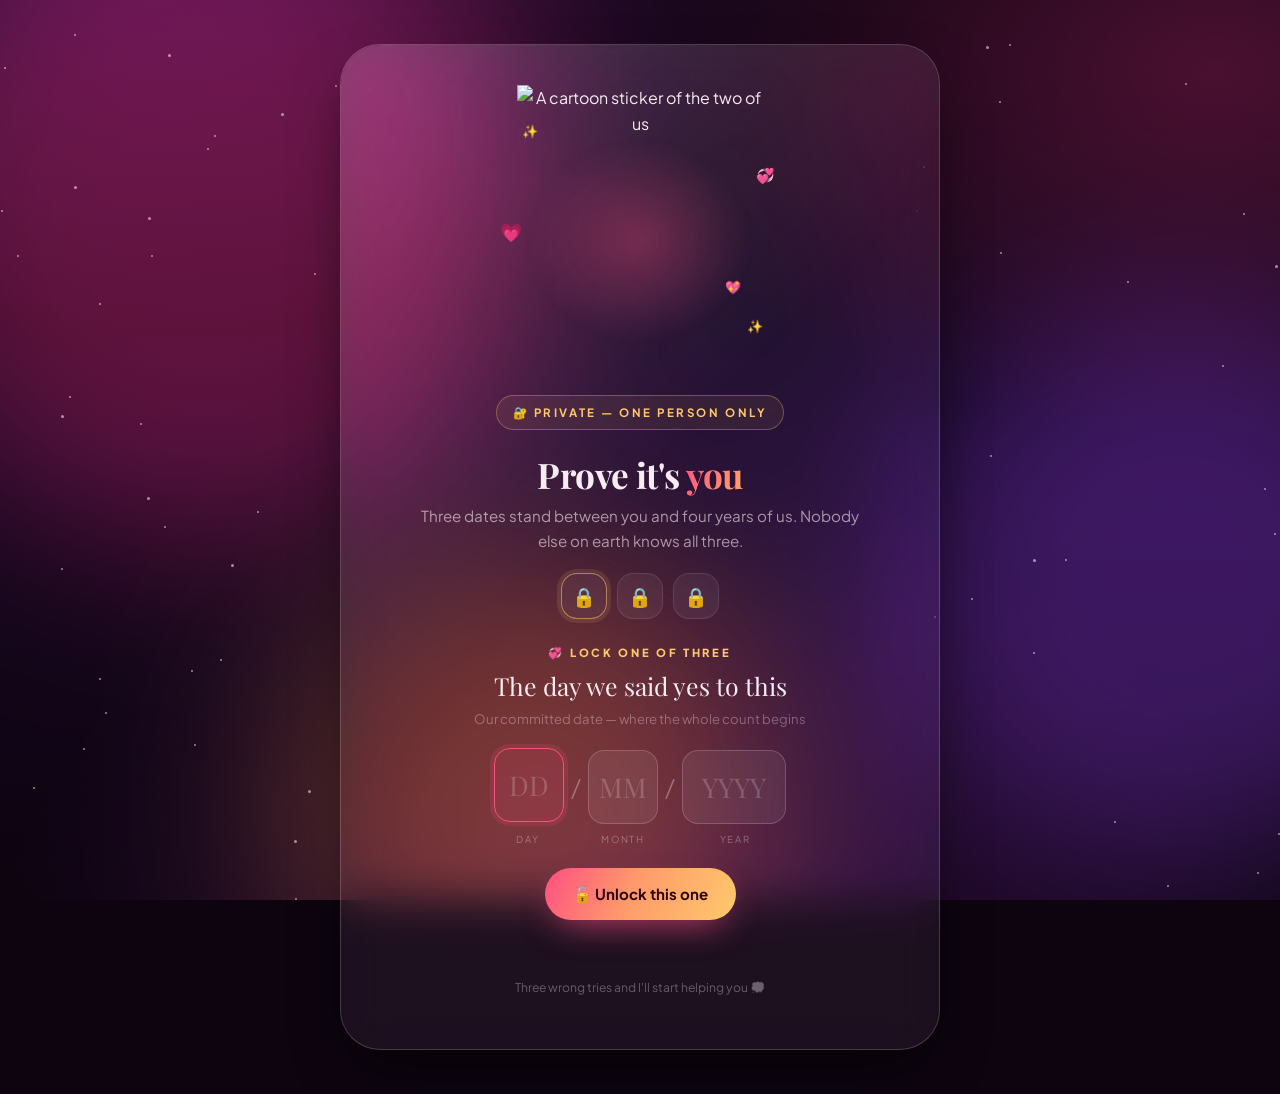
==== login.html @ 40b78de5 "The site: pages, styles, scripts and the build tools Pushed in pieces — see tools/push-in-batches.sh" ====
<!DOCTYPE html>
<html lang="en">
<head>
<meta charset="utf-8">
<meta name="viewport" content="width=device-width, initial-scale=1">
<title>Only you — Thanu &amp; Thamil</title>
<meta name="description" content="Three dates stand between you and the rest of it.">
<link rel="icon" href="data:image/svg+xml,<svg xmlns='http://www.w3.org/2000/svg' viewBox='0 0 100 100'><text y='.9em' font-size='90'>🔐</text></svg>">
<link rel="preconnect" href="https://fonts.googleapis.com">
<link rel="preconnect" href="https://fonts.gstatic.com" crossorigin>
<link href="https://fonts.googleapis.com/css2?family=Playfair+Display:ital,wght@0,500;0,700;0,900;1,600&family=Plus+Jakarta+Sans:wght@400;600;700;800&family=Caveat:wght@500;700&display=swap" rel="stylesheet">
<link rel="stylesheet" href="assets/css/style.css">
<link rel="stylesheet" href="assets/css/components.css">
<link rel="stylesheet" href="assets/css/login.css">
</head>
<body class="login-body" data-bare="1">

<div class="login-card" id="card">

  <!-- ===================== THE TWO OF US ===================== -->
  <div class="couple">
    <img src="assets/photos/couple.png" alt="A cartoon sticker of the two of us">
    <span class="c-h h1">💗</span>
    <span class="c-h h2">💞</span>
    <span class="c-h h3">💖</span>
    <span class="c-s s1">✨</span>
    <span class="c-s s2">✨</span>
  </div>

  <!-- ===================== THE GATE ===================== -->
  <span class="eyebrow">🔐 Private — one person only</span>
  <h1>Prove it's <span class="gradient-text">you</span></h1>
  <p class="sub" id="sub">Three dates stand between you and four years of us. Nobody else on earth knows all three.</p>

  <div class="locks" id="locks">
    <div class="lock" data-i="0">🔒</div>
    <div class="lock" data-i="1">🔒</div>
    <div class="lock" data-i="2">🔒</div>
  </div>

  <div id="stageHost"></div>

  <p class="login-foot">Three wrong tries and I'll start helping you 💭</p>
</div>

<!-- ===================== SUCCESS ===================== -->
<div class="unlocked-screen" id="won">
  <div class="unlocked-in">
    <div class="u-emo">💞</div>
    <h2>All three. <span class="gradient-text">Of course.</span></h2>
    <p id="wonMsg">Come in, Thamil. All of it is yours.</p>
    <button class="btn" id="enterBtn" style="margin-top:16px">Open the door →</button>
  </div>
</div>

<script src="assets/js/data.js"></script>
<script src="assets/js/app.js"></script>
<script>
var GATE = [
  { no:'Lock one of three', emo:'💞',
    ask:'The day we said yes to this',
    note:'Our committed date — where the whole count begins',
    a:'16/11/2022',
    hints:['Not that one 🙈 try again',
           'It was November 2022 💭',
           'Every number on this site counts from it — the 16th 💞'] },

  { no:'Lock two of three', emo:'🤝',
    ask:'The day we first met',
    note:'The very first time, face to face',
    a:'21/11/2022',
    hints:['Close, but not it 🙈',
           'Also November 2022 💭',
           'Five days after lock one 😉'] },

  { no:'Lock three of three', emo:'💑',
    ask:'Our first meetup as a couple',
    note:'The first proper day out, just the two of us',
    a:'11/12/2022',
    hints:['Try once more 🙈',
           'December 2022 💭',
           'The whole free day — the 11th 💕'] }
];

function initPage(){
  var host   = document.getElementById('stageHost');
  var locks  = Array.prototype.slice.call(document.querySelectorAll('.lock'));
  var card   = document.getElementById('card');
  var won    = document.getElementById('won');
  var step   = 0, wrong = 0;

  document.getElementById('wonMsg').textContent =
    'Come in, ' + CONFIG.her + '. All of it is yours.';

  /* already unlocked this session? skip straight to the door */
  var already = false;
  try { already = sessionStorage.getItem('tt_unlocked') === 'yes'; } catch(e){}
  if (already){
    card.style.display = 'none';
    won.classList.add('on');
    document.getElementById('wonMsg').textContent = 'The door is already open for you 💞';
    document.getElementById('enterBtn').addEventListener('click', go);
    return;
  }

  function go(){ location.href = 'index.html'; }

  function pad(v){ return v.length === 1 ? '0' + v : v; }

  function drawStage(){
    var q = GATE[step];
    wrong = 0;
    locks.forEach(function(l, i){ l.classList.toggle('now', i === step); });

    host.innerHTML =
      '<div class="stage" id="stage">' +
        '<span class="q-no">' + q.emo + ' ' + q.no + '</span>' +
        '<p class="q-ask">' + q.ask + '</p>' +
        '<p class="q-note">' + q.note + '</p>' +
        '<div class="date-row" id="row">' +
          '<input class="dbox" id="dd" inputmode="numeric" data-len="2" placeholder="DD" aria-label="Day">' +
          '<span class="sep">/</span>' +
          '<input class="dbox" id="mm" inputmode="numeric" data-len="2" placeholder="MM" aria-label="Month">' +
          '<span class="sep">/</span>' +
          '<input class="dbox yr" id="yy" inputmode="numeric" data-len="4" placeholder="YYYY" aria-label="Year">' +
        '</div>' +
        '<div class="date-labels">' +
          '<span class="l-d">Day</span><span class="l-gap"></span>' +
          '<span class="l-m">Month</span><span class="l-gap"></span>' +
          '<span class="l-y">Year</span>' +
        '</div>' +
        '<button class="btn no-burst" id="goBtn">🔓 Unlock this one</button>' +
        '<p class="hintline" id="hint"></p>' +
      '</div>';

    var boxes = [document.getElementById('dd'),
                 document.getElementById('mm'),
                 document.getElementById('yy')];

    function cap(b){ return parseInt(b.dataset.len, 10); }

    /* Spill anything typed (or pasted) past a box's length into the next box,
       so "16112022" typed quickly — or "16/11/2022" pasted — fills all three. */
    function distribute(i, digits){
      if (i >= boxes.length){ return; }
      var b = boxes[i], n = cap(b);
      b.value = digits.slice(0, n);
      b.classList.toggle('filled', b.value.length === n);
      var rest = digits.slice(n);
      if (rest.length && boxes[i + 1]){
        boxes[i + 1].focus();
        distribute(i + 1, rest);
      } else if (b.value.length === n && boxes[i + 1] && !boxes[i + 1].value){
        boxes[i + 1].focus();
      }
    }

    boxes.forEach(function(b, i){
      b.addEventListener('input', function(){
        distribute(i, b.value.replace(/\D/g, ''));
      });
      b.addEventListener('keydown', function(e){
        if (e.key === 'Enter'){ e.preventDefault(); check(); }
        if (e.key === 'Backspace' && !b.value && boxes[i - 1]){
          boxes[i - 1].focus();
        }
      });
      b.addEventListener('focus', function(){ b.select(); });
    });

    document.getElementById('goBtn').addEventListener('click', check);
    setTimeout(function(){ boxes[0].focus(); }, 420);

    function check(){
      var d = boxes[0].value, m = boxes[1].value, y = boxes[2].value;
      var hint = document.getElementById('hint');

      if (!d || !m || y.length !== 4){
        hint.className = 'hintline bad';
        hint.textContent = 'Fill in the whole date first 💭';
        return;
      }

      /* all three already answered — nothing left to check */
      if (step >= GATE.length) return;

      var given = pad(d) + '/' + pad(m) + '/' + y;

      if (given === GATE[step].a){
        hint.className = 'hintline good';
        hint.textContent = 'That is the one 💞';
        locks[step].classList.remove('now');
        locks[step].classList.add('done');
        locks[step].textContent = GATE[step].emo;
        A.confetti(50);

        step++;
        if (step >= GATE.length){ setTimeout(win, 820); return; }

        var st = document.getElementById('stage');
        st.classList.add('out');
        setTimeout(drawStage, 360);
      } else {
        wrong++;
        var row = document.getElementById('row');
        row.classList.remove('shake');
        void row.offsetWidth;
        row.classList.add('shake');
        hint.className = 'hintline bad';
        hint.textContent = GATE[step].hints[Math.min(wrong - 1, GATE[step].hints.length - 1)];
        boxes[0].focus();
        boxes[0].select();
      }
    }
  }

  function win(){
    try { sessionStorage.setItem('tt_unlocked', 'yes'); } catch(e){}
    card.classList.add('shut');
    setTimeout(function(){
      card.style.display = 'none';
      won.classList.add('on');
      A.confetti(260);
      A.toast('Happy fourth anniversary, ' + CONFIG.her + ' 💞');
      setTimeout(function(){ A.confetti(120); }, 900);
    }, 760);
    document.getElementById('enterBtn').addEventListener('click', go);
    setTimeout(go, 6000);
  }

  drawStage();
}
</script>
</body>
</html>
---- assets/css/style.css ----
/* ============================================================
   Thanu & Thamil — 4th Anniversary Dashboard
   Design system: "Midnight Rose"
   ============================================================ */

/* ---------- Tokens ---------- */
:root{
  --ink:        #0d040f;
  --ink-2:      #170820;
  --ink-3:      #210c2b;
  --rose:       #ff4f81;
  --rose-soft:  #ff93b4;
  --rose-deep:  #c21e57;
  --gold:       #ffc96b;
  --gold-deep:  #e0a23c;
  --lav:        #b58cff;
  --aqua:       #5ee0d0;
  --cream:      #fff6f9;
  --text:       #f8ecf2;
  --muted:      rgba(248,236,242,.60);
  --faint:      rgba(248,236,242,.34);
  --line:       rgba(255,255,255,.10);
  --line-2:     rgba(255,255,255,.18);
  --glass:      rgba(255,255,255,.055);
  --glass-2:    rgba(255,255,255,.09);
  --shadow:     0 24px 60px -18px rgba(0,0,0,.75);
  --shadow-sm:  0 10px 30px -12px rgba(0,0,0,.6);
  --grad-rose:  linear-gradient(115deg,#ff4f81,#ff9a6b 45%,#ffc96b);
  --grad-dusk:  linear-gradient(135deg,#b58cff,#ff4f81 55%,#ffc96b);
  --grad-gold:  linear-gradient(120deg,#ffc96b,#ffe3a8 50%,#e0a23c);
  --r-sm: 12px; --r-md: 18px; --r-lg: 28px; --r-xl: 40px;
  --serif: "Playfair Display", Georgia, "Times New Roman", serif;
  --sans:  "Plus Jakarta Sans", Inter, -apple-system, "Segoe UI", Roboto, system-ui, sans-serif;
  --script:"Caveat", "Segoe Script", "Bradley Hand", cursive;
  --ease: cubic-bezier(.22,1,.36,1);
  --ease-back: cubic-bezier(.34,1.56,.64,1);
  --nav-h: 68px;
}

*,*::before,*::after{ box-sizing:border-box; }
html{ scroll-behavior:smooth; -webkit-text-size-adjust:100%; }

body{
  margin:0;
  font-family:var(--sans);
  color:var(--text);
  background:var(--ink);
  line-height:1.65;
  overflow-x:hidden;
  min-height:100vh;
  -webkit-font-smoothing:antialiased;
}

img{ max-width:100%; display:block; }
a{ color:inherit; text-decoration:none; }
button{ font:inherit; color:inherit; border:0; background:none; cursor:pointer; }
::selection{ background:var(--rose); color:#fff; }

/* ---------- Scrollbar ---------- */
::-webkit-scrollbar{ width:11px; }
::-webkit-scrollbar-track{ background:var(--ink); }
::-webkit-scrollbar-thumb{
  background:linear-gradient(var(--rose),var(--lav));
  border-radius:99px; border:3px solid var(--ink);
}

/* ---------- Background: aurora + stars ---------- */
.bg-layer{ position:fixed; inset:0; z-index:-2; overflow:hidden; pointer-events:none;
  background:
    radial-gradient(1200px 700px at 12% -10%, #3a0f47 0%, transparent 60%),
    radial-gradient(900px 600px at 95% 8%,  #4a1030 0%, transparent 62%),
    radial-gradient(1000px 800px at 50% 110%, #2a0a38 0%, transparent 65%),
    linear-gradient(180deg,#0d040f 0%,#140620 50%,#0d040f 100%);
}
.blob{ position:absolute; border-radius:50%; filter:blur(90px); opacity:.42; mix-blend-mode:screen;
  animation:drift 26s var(--ease) infinite alternate; }
.blob.b1{ width:52vw; height:52vw; background:var(--rose-deep);  top:-14%;  left:-10%; }
.blob.b2{ width:44vw; height:44vw; background:#6b2bb8; top:34%;  right:-14%; animation-duration:32s; animation-delay:-6s; }
.blob.b3{ width:38vw; height:38vw; background:#b5651d; bottom:-16%; left:22%;  animation-duration:38s; animation-delay:-12s; }
@keyframes drift{
  0%{ transform:translate3d(0,0,0) scale(1); }
  50%{ transform:translate3d(5vw,-4vh,0) scale(1.14); }
  100%{ transform:translate3d(-4vw,6vh,0) scale(.94); }
}
.stars{ position:fixed; inset:0; z-index:-1; pointer-events:none; opacity:.55; }
.star{ position:absolute; width:2px; height:2px; border-radius:50%; background:#fff;
  animation:twinkle var(--dur,4s) ease-in-out infinite; }
@keyframes twinkle{ 0%,100%{opacity:.1; transform:scale(.6)} 50%{opacity:.9; transform:scale(1.3)} }

/* ---------- Floating emoji layer ---------- */
#floaties{ position:fixed; inset:0; z-index:1; pointer-events:none; overflow:hidden; }
.floatie{ position:absolute; bottom:-60px; font-size:22px; opacity:0; will-change:transform,opacity;
  animation:floatUp var(--d,14s) linear forwards; filter:drop-shadow(0 4px 10px rgba(255,79,129,.5)); }
@keyframes floatUp{
  0%{ transform:translateY(0) rotate(0deg) scale(.7); opacity:0 }
  12%{ opacity:.85 }
  85%{ opacity:.7 }
  100%{ transform:translateY(-112vh) rotate(var(--rot,220deg)) scale(1.15); opacity:0 }
}

/* click burst hearts */
.burst{ position:fixed; z-index:9999; pointer-events:none; font-size:18px;
  animation:burstOut .9s var(--ease) forwards; }
@keyframes burstOut{
  0%{ transform:translate(0,0) scale(.4); opacity:1 }
  100%{ transform:translate(var(--bx),var(--by)) scale(1.3); opacity:0 }
}

/* ---------- Layout ---------- */
.wrap{ width:min(1180px, 92vw); margin-inline:auto; }
.wrap-narrow{ width:min(860px, 92vw); margin-inline:auto; }
section{ position:relative; z-index:2; padding:clamp(60px,9vw,120px) 0; }

/* ---------- Nav ---------- */
.nav{
  position:sticky; top:0; z-index:200; height:var(--nav-h);
  display:flex; align-items:center; backdrop-filter:blur(22px) saturate(160%);
  -webkit-backdrop-filter:blur(22px) saturate(160%);
  background:rgba(13,4,15,.62); border-bottom:1px solid var(--line);
  transition:background .4s var(--ease), box-shadow .4s var(--ease);
}
.nav.scrolled{ background:rgba(13,4,15,.9); box-shadow:0 10px 40px -20px #000; }
.nav .wrap{ display:flex; align-items:center; justify-content:space-between; gap:18px; width:min(1280px,94vw); }
.brand{ display:flex; align-items:center; gap:10px; font-family:var(--serif); font-size:1.12rem;
  letter-spacing:.3px; white-space:nowrap; }
.brand .amp{ background:var(--grad-rose); -webkit-background-clip:text; background-clip:text; color:transparent; font-style:italic; }
.brand .ring{ display:inline-grid; place-items:center; width:32px; height:32px; border-radius:50%;
  background:var(--grad-dusk); font-size:15px; box-shadow:0 0 22px rgba(255,79,129,.6);
  animation:pulseRing 2.6s ease-in-out infinite; }
@keyframes pulseRing{ 0%,100%{ transform:scale(1) } 50%{ transform:scale(1.12) } }

.nav-links{ display:flex; align-items:center; gap:4px; }
.nav-links a{
  position:relative; padding:9px 13px; border-radius:99px; font-size:.86rem; font-weight:600;
  color:var(--muted); transition:color .25s var(--ease), background .25s var(--ease);
  display:flex; align-items:center; gap:7px;
}
.nav-links a:hover{ color:var(--text); background:var(--glass); }
.nav-links a.active{ color:#fff; background:var(--glass-2); }
.nav-links a.active::after{
  content:""; position:absolute; left:50%; bottom:3px; transform:translateX(-50%);
  width:18px; height:2px; border-radius:2px; background:var(--grad-rose);
}
.nav-links a .ico{ font-size:1rem; }

.nav-tools{ display:flex; align-items:center; gap:8px; }
.icon-btn{
  width:38px; height:38px; display:grid; place-items:center; border-radius:50%;
  background:var(--glass); border:1px solid var(--line); font-size:1rem;
  transition:transform .3s var(--ease-back), background .3s var(--ease);
}
.icon-btn:hover{ transform:scale(1.12) rotate(8deg); background:var(--glass-2); }
.icon-btn.on{ background:var(--grad-rose); color:#2a0012; border-color:transparent; }
#navToggle{ display:none; }

@media (max-width:980px){
  .nav-links{
    position:fixed; inset:var(--nav-h) 0 auto 0; flex-direction:column; gap:2px; padding:16px 20px 26px;
    background:rgba(13,4,15,.98); border-bottom:1px solid var(--line);
    transform:translateY(-130%); transition:transform .45s var(--ease); align-items:stretch;
  }
  .nav-links.open{ transform:translateY(0); }
  .nav-links a{ padding:14px 16px; font-size:1rem; }
  #navToggle{ display:grid; }
}

/* ---------- Typography ---------- */
h1,h2,h3,h4{ font-family:var(--serif); font-weight:700; line-height:1.12; margin:0 0 .4em; letter-spacing:-.015em; }
.display{ font-size:clamp(2.6rem,8.5vw,6rem); }
h2{ font-size:clamp(1.9rem,4.4vw,3.1rem); }
h3{ font-size:clamp(1.2rem,2.3vw,1.6rem); }
p{ margin:0 0 1em; }
.lead{ font-size:clamp(1rem,1.6vw,1.16rem); color:var(--muted); }
.gradient-text{
  background:var(--grad-rose); background-size:220% auto;
  -webkit-background-clip:text; background-clip:text; color:transparent;
  animation:shimmer 7s linear infinite;
}
@keyframes shimmer{ to{ background-position:220% center } }
.script{ font-family:var(--script); font-size:clamp(1.4rem,3vw,2.1rem); color:var(--rose-soft); line-height:1.4; }

.eyebrow{
  display:inline-flex; align-items:center; gap:8px; font-size:.72rem; font-weight:700;
  letter-spacing:.22em; text-transform:uppercase; color:var(--gold);
  padding:7px 16px; border-radius:99px; border:1px solid rgba(255,201,107,.3);
  background:rgba(255,201,107,.08); margin-bottom:18px;
}
.section-head{ text-align:center; margin-bottom:clamp(36px,6vw,64px); }
.section-head p{ max-width:62ch; margin-inline:auto; }

/* ---------- Buttons ---------- */
.btn{
  position:relative; display:inline-flex; align-items:center; gap:10px;
  padding:14px 28px; border-radius:99px; font-weight:700; font-size:.94rem;
  background:var(--grad-rose); color:#2d0014; overflow:hidden; isolation:isolate;
  box-shadow:0 14px 34px -12px rgba(255,79,129,.75);
  transition:transform .35s var(--ease-back), box-shadow .35s var(--ease);
}
.btn::before{
  content:""; position:absolute; inset:0; z-index:-1; background:var(--grad-dusk);
  opacity:0; transition:opacity .35s var(--ease);
}
.btn:hover{ transform:translateY(-3px) scale(1.03); box-shadow:0 20px 46px -12px rgba(255,79,129,.9); }
.btn:hover::before{ opacity:1; }
.btn:active{ transform:translateY(0) scale(.98); }
.btn.ghost{ background:var(--glass); color:var(--text); border:1px solid var(--line-2); box-shadow:none; }
.btn.ghost::before{ background:var(--glass-2); }
.btn.sm{ padding:10px 20px; font-size:.85rem; }

/* ---------- Cards ---------- */
.card{
  position:relative; border-radius:var(--r-lg); padding:clamp(22px,3vw,34px);
  background:var(--glass); border:1px solid var(--line);
  backdrop-filter:blur(16px); -webkit-backdrop-filter:blur(16px);
  box-shadow:var(--shadow-sm); overflow:hidden;
}
.card > *{ position:relative; z-index:1; }
.card.glow:hover{ border-color:rgba(255,79,129,.42); box-shadow:0 26px 60px -22px rgba(255,79,129,.5); }

/* spotlight hover follows cursor */
.spot{ transition:transform .5s var(--ease), border-color .4s var(--ease); }
.spot::before{
  content:""; position:absolute; inset:-1px; border-radius:inherit; pointer-events:none; opacity:0;
  background:radial-gradient(420px circle at var(--mx,50%) var(--my,50%), rgba(255,79,129,.20), transparent 62%);
  transition:opacity .4s var(--ease); z-index:0;
}
.spot:hover::before{ opacity:1; }
.spot:hover{ transform:translateY(-6px); border-color:var(--line-2); }

/* ---------- Scroll reveal ---------- */
.reveal{ opacity:0; transform:translateY(34px); transition:opacity .9s var(--ease), transform .9s var(--ease); }
.reveal.in{ opacity:1; transform:none; }
.reveal.left{ transform:translateX(-50px); }
.reveal.right{ transform:translateX(50px); }
.reveal.zoom{ transform:scale(.9); }
.reveal.in.left,.reveal.in.right,.reveal.in.zoom{ transform:none; }
.stagger > *{ opacity:0; transform:translateY(26px); transition:opacity .75s var(--ease), transform .75s var(--ease); }
.stagger.in > *{ opacity:1; transform:none; }

@media (prefers-reduced-motion:reduce){
  *,*::before,*::after{ animation-duration:.01ms !important; animation-iteration-count:1 !important;
    transition-duration:.01ms !important; scroll-behavior:auto !important; }
  .reveal,.stagger>*{ opacity:1 !important; transform:none !important; }
}

/* ---------- Footer ---------- */
.footer{
  position:relative; z-index:2; text-align:center; padding:60px 0 46px;
  border-top:1px solid var(--line); margin-top:40px;
}
.footer .heart{ display:inline-block; color:var(--rose); animation:beat 1.4s ease-in-out infinite; }
@keyframes beat{ 0%,100%{transform:scale(1)} 14%{transform:scale(1.3)} 28%{transform:scale(1)} 42%{transform:scale(1.22)} }
.footer small{ color:var(--faint); display:block; margin-top:8px; }

/* ---------- Toast ---------- */
#toast{
  position:fixed; left:50%; bottom:34px; transform:translate(-50%,180%);
  z-index:9998; padding:13px 24px; border-radius:99px; font-weight:600; font-size:.92rem;
  background:rgba(23,8,32,.95); border:1px solid var(--line-2); box-shadow:var(--shadow);
  backdrop-filter:blur(14px); transition:transform .55s var(--ease-back); max-width:90vw; text-align:center;
}
#toast.show{ transform:translate(-50%,0); }
/* keep the toast clear of the lightbox caption */
body:has(.lb.open) #toast{ bottom:104px; }

/* ---------- Page curtain ---------- */
#curtain{
  position:fixed; inset:0; z-index:9000; display:grid; place-items:center; gap:14px;
  background:var(--ink); transition:opacity .7s var(--ease), visibility .7s;
  text-align:center;
}
#curtain.gone{ opacity:0; visibility:hidden; }
#curtain .c-heart{ font-size:58px; animation:beat 1.1s ease-in-out infinite; }
#curtain .c-txt{ font-family:var(--script); font-size:1.5rem; color:var(--rose-soft); }
---- assets/css/components.css ----
/* ============================================================
   Components — hero, countdown, timeline, albums, surprises
   ============================================================ */

/* ---------------- HERO ---------------- */
.hero{ position:relative; min-height:calc(100vh - var(--nav-h)); display:grid; align-items:center;
  padding:clamp(40px,7vw,90px) 0 clamp(50px,7vw,90px); overflow:hidden; }
.hero-grid{ display:grid; grid-template-columns:1.08fr .92fr; gap:clamp(30px,5vw,64px); align-items:center; }
@media (max-width:920px){ .hero-grid{ grid-template-columns:1fr; text-align:center; }
  .hero-actions{ justify-content:center; } .hero .eyebrow{ margin-inline:auto; } }

.hero h1{ margin-bottom:.25em; }
.hero h1 .l1{ display:block; font-size:.42em; font-family:var(--sans); font-weight:700;
  letter-spacing:.34em; text-transform:uppercase; color:var(--muted); margin-bottom:.9em; }
/* "My dear" — handwritten, sitting just above her name so the whole
   heading reads as one line: Happy Anniversary / My dear / Pondaddi */
.hero h1 .l2{
  display:block; font-family:var(--script); font-weight:500;
  font-size:.5em; line-height:.95; color:var(--rose-soft);
  margin-bottom:.02em; transform:rotate(-2.5deg); transform-origin:center;
  opacity:0; animation:dearIn .9s var(--ease-back) .3s forwards;
}
.hero h1 .l2:empty{ display:none; }
/* tuck the uppercase line closer when the handwritten one is there */
.hero h1 .l1:has(+ .l2:not(:empty)){ margin-bottom:.45em; }
@keyframes dearIn{
  from{ opacity:0; transform:rotate(-2.5deg) translateY(18px) }
  to{ opacity:1; transform:rotate(-2.5deg) translateY(0) }
}
@media (prefers-reduced-motion:reduce){
  .hero h1 .l2{ animation:none; opacity:1; transform:rotate(-2.5deg); }
}

.hero-sub{ max-width:52ch; }
@media (max-width:920px){ .hero-sub{ margin-inline:auto; } }
.hero-actions{ display:flex; flex-wrap:wrap; gap:12px; margin-top:26px; }

/* letter-by-letter name animation
   NOTE: background-clip:text only paints the element's OWN text, so each
   letter span needs the gradient itself or it renders transparent. */
.letters{ display:inline-block; }
.letters span{
  display:inline-block; opacity:0; transform:translateY(40px) rotate(12deg);
  background:var(--grad-rose); background-size:220% auto;
  -webkit-background-clip:text; background-clip:text; color:transparent;
  animation:dropIn .85s var(--ease-back) forwards, shimmer 7s linear infinite;
}
@keyframes dropIn{ to{ opacity:1; transform:none } }

/* photo stack */
.photo-stack{ position:relative; aspect-ratio:1/1; max-width:480px; margin-inline:auto; width:100%;
  perspective:1200px; }
.photo-stack .ps{
  position:absolute; inset:0; margin:auto; width:72%; height:78%; border-radius:22px;
  object-fit:cover; border:5px solid rgba(255,255,255,.92); box-shadow:var(--shadow);
  transition:transform .8s var(--ease), box-shadow .6s var(--ease);
}
.photo-stack .ps:nth-child(1){ transform:rotate(-13deg) translate(-16%,-6%) scale(.92); filter:saturate(.9) brightness(.85); }
.photo-stack .ps:nth-child(2){ transform:rotate(9deg) translate(18%,4%) scale(.95); filter:saturate(.95) brightness(.9); }
.photo-stack .ps:nth-child(3){ transform:rotate(-2deg) scale(1.04); z-index:3; }
.photo-stack:hover .ps:nth-child(1){ transform:rotate(-20deg) translate(-32%,-10%) scale(.95); }
.photo-stack:hover .ps:nth-child(2){ transform:rotate(16deg) translate(34%,8%) scale(.97); }
.photo-stack:hover .ps:nth-child(3){ transform:rotate(0deg) scale(1.09); box-shadow:0 30px 70px -18px rgba(255,79,129,.6); }
.photo-stack .ps:hover{ cursor:default; }

/* One photo instead of a stack: sit it square in the middle, a touch
   larger, with none of the stacked cards' tilt or dimming. */
.photo-stack .ps.solo{
  width:80%; height:86%; filter:none; z-index:3;
  transform:rotate(-2.5deg) scale(1);
}
.photo-stack:hover .ps.solo{
  transform:rotate(0deg) scale(1.05);
  box-shadow:0 30px 70px -18px rgba(255,79,129,.6);
}
@media (prefers-reduced-motion:reduce){
  .photo-stack .ps.solo,.photo-stack:hover .ps.solo{ transform:none; }
}

.photo-stack .sticker{
  position:absolute; z-index:5; font-size:30px; filter:drop-shadow(0 6px 12px rgba(0,0,0,.5));
  animation:bob 3.6s ease-in-out infinite;
}
.photo-stack .sticker.s1{ top:-2%; right:6%; }
.photo-stack .sticker.s2{ bottom:2%; left:2%; animation-delay:-1.2s; }
.photo-stack .sticker.s3{ top:44%; right:-2%; animation-delay:-2.4s; font-size:24px; }
@keyframes bob{ 0%,100%{transform:translateY(0) rotate(-6deg)} 50%{transform:translateY(-14px) rotate(8deg)} }

/* ---------------- COUNTDOWN ---------------- */
.countdown{ display:grid; grid-template-columns:repeat(4,1fr); gap:clamp(8px,1.4vw,16px); max-width:620px; }
@media (max-width:920px){ .countdown{ margin-inline:auto; } }
.cd-unit{
  position:relative; text-align:center; padding:clamp(12px,2vw,20px) 6px; border-radius:var(--r-md);
  background:var(--glass); border:1px solid var(--line); backdrop-filter:blur(14px); overflow:hidden;
}
.cd-unit::before{ content:""; position:absolute; inset:0 0 auto; height:2px; background:var(--grad-rose); }
.cd-num{ font-family:var(--serif); font-size:clamp(1.7rem,4.6vw,2.7rem); line-height:1; font-weight:700;
  font-variant-numeric:tabular-nums; display:block; }
.cd-num.tick{ animation:flip .55s var(--ease); }
@keyframes flip{ 0%{ transform:rotateX(-70deg); opacity:.2 } 100%{ transform:none; opacity:1 } }
.cd-label{ font-size:.66rem; letter-spacing:.2em; text-transform:uppercase; color:var(--muted);
  margin-top:7px; display:block; }
@media (max-width:460px){
  .countdown{ gap:7px; }
  .cd-unit{ padding:12px 2px; }
  .cd-label{ font-size:.54rem; letter-spacing:.07em; }
}
.cd-done{ grid-column:1/-1; text-align:center; padding:26px; }

/* ---------------- STAT TILES ---------------- */
/* Six tiles: three across on a wide screen, two on a tablet, one on a
   phone. Without the cap auto-fit puts all six in one thin row. */
.stats{ display:grid; grid-template-columns:repeat(auto-fit,minmax(170px,1fr)); gap:16px; }
@media (min-width:700px){ .stats{ grid-template-columns:repeat(3,1fr); } }
@media (min-width:460px) and (max-width:699px){ .stats{ grid-template-columns:repeat(2,1fr); } }
.stat{ text-align:center; padding:26px 16px; }
.stat .emoji{ font-size:30px; display:block; margin-bottom:10px; animation:bob 4s ease-in-out infinite; }
.stat .val{ font-family:var(--serif); font-size:clamp(1.6rem,3.4vw,2.3rem); font-weight:700; display:block;
  font-variant-numeric:tabular-nums; background:var(--grad-rose); -webkit-background-clip:text;
  background-clip:text; color:transparent; }
/* a word in place of a number ("countless") needs to be smaller
   and italic so it does not fight with the counted figures */
.stat .val.word{ font-size:clamp(1.25rem,2.5vw,1.75rem); font-style:italic; letter-spacing:.01em; }
.stat .key{ font-size:.74rem; letter-spacing:.16em; text-transform:uppercase; color:var(--muted); margin-top:6px; display:block; }

/* ---------------- NAV CARDS (home) ---------------- */
.hub{ display:grid; grid-template-columns:repeat(auto-fit,minmax(248px,1fr)); gap:18px; }
.hub-card{ display:block; padding:28px 26px 26px; min-height:190px; }
.hub-card .hc-ico{ font-size:34px; display:block; margin-bottom:14px;
  transition:transform .5s var(--ease-back); }
.hub-card:hover .hc-ico{ transform:scale(1.25) rotate(-10deg); }
.hub-card h3{ margin-bottom:.3em; }
.hub-card p{ color:var(--muted); font-size:.9rem; margin:0; }
.hub-card .go{ margin-top:16px; display:inline-flex; align-items:center; gap:7px; font-size:.82rem;
  font-weight:700; color:var(--rose-soft); }
.hub-card:hover .go .arw{ transform:translateX(6px); }
.hub-card .go .arw{ transition:transform .35s var(--ease); display:inline-block; }

/* ---------------- TIMELINE ---------------- */
.tl{ position:relative; padding:20px 0; }
.tl-spine{ position:absolute; left:50%; top:0; bottom:0; width:3px; transform:translateX(-50%);
  background:var(--line); border-radius:3px; overflow:hidden; }
.tl-fill{ position:absolute; inset:0 0 auto; height:0; background:var(--grad-dusk);
  box-shadow:0 0 22px rgba(255,79,129,.8); transition:height .18s linear; }
.tl-item{ position:relative; width:50%; padding:0 clamp(26px,4vw,52px) clamp(34px,5vw,58px); }
.tl-item:nth-child(odd){ left:0; text-align:right; }
.tl-item:nth-child(even){ left:50%; }
.tl-dot{
  position:absolute; top:26px; width:20px; height:20px; border-radius:50%;
  background:var(--ink-2); border:3px solid var(--rose); z-index:3;
  display:grid; place-items:center; font-size:10px;
  transition:transform .5s var(--ease-back), box-shadow .5s var(--ease), background .4s;
}
.tl-item:nth-child(odd) .tl-dot{ right:-10px; }
.tl-item:nth-child(even) .tl-dot{ left:-10px; }
.tl-item.in .tl-dot{ transform:scale(1.35); background:var(--rose); box-shadow:0 0 0 7px rgba(255,79,129,.18), 0 0 26px rgba(255,79,129,.9); }
.tl-date{ font-size:.74rem; font-weight:700; letter-spacing:.16em; text-transform:uppercase;
  color:var(--gold); margin-bottom:8px; display:block; }
.tl-card{ display:inline-block; text-align:left; max-width:100%; }
.tl-item:nth-child(odd) .tl-card{ text-align:right; }
.tl-card h3{ margin-bottom:.35em; }
.tl-card p{ color:var(--muted); font-size:.93rem; margin:0; }
.tl-photo{ width:100%; max-width:330px; border-radius:var(--r-md); margin-top:16px; aspect-ratio:4/3;
  object-position:center 32%;
  object-fit:cover; border:1px solid var(--line-2); cursor:zoom-in;
  transition:transform .6s var(--ease), box-shadow .6s var(--ease), filter .6s var(--ease);
  filter:saturate(.95); }
.tl-item:nth-child(odd) .tl-photo{ margin-left:auto; }
.tl-photo:hover{ transform:scale(1.045) rotate(-1deg); filter:saturate(1.15);
  box-shadow:0 24px 54px -18px rgba(255,79,129,.65); }
.tl-tag{ display:inline-block; margin-top:12px; font-size:.72rem; padding:5px 12px; border-radius:99px;
  background:rgba(181,140,255,.14); border:1px solid rgba(181,140,255,.3); color:#d9c3ff; }

@media (max-width:820px){
  .tl-spine{ left:14px; }
  .tl-item{ width:100%; left:0 !important; padding:0 0 38px 46px; text-align:left !important; }
  .tl-item .tl-card{ text-align:left !important; }
  .tl-item .tl-dot{ left:4px !important; right:auto !important; }
  .tl-item .tl-photo{ margin-left:0 !important; }
  /* One column on a phone, so the cards must NOT wait off to the side:
     a translateX of 50px on everything below the fold makes the whole
     page scroll sideways. Slide them up instead. */
  .tl-item.reveal.left,.tl-item.reveal.right{ transform:translateY(30px); }
  .tl-item.reveal.in.left,.tl-item.reveal.in.right{ transform:none; }
}

/* year chip rail */
.year-rail{ display:flex; gap:8px; justify-content:center; flex-wrap:wrap; margin-bottom:40px; }
.year-chip{ padding:9px 20px; border-radius:99px; border:1px solid var(--line); background:var(--glass);
  font-weight:700; font-size:.85rem; color:var(--muted); transition:all .3s var(--ease); }
.year-chip:hover,.year-chip.active{ color:#2d0014; background:var(--grad-rose); border-color:transparent;
  transform:translateY(-2px); }

/* ---------------- ALBUMS / GALLERY ---------------- */
.album-tabs{ display:flex; gap:8px; justify-content:center; flex-wrap:wrap; margin-bottom:38px; }
.album-tab{ display:inline-flex; align-items:center; gap:8px; padding:10px 20px; border-radius:99px;
  border:1px solid var(--line); background:var(--glass); font-weight:600; font-size:.86rem;
  color:var(--muted); transition:all .35s var(--ease); }
.album-tab:hover{ color:var(--text); transform:translateY(-2px); }
.album-tab.active{ color:#2d0014; background:var(--grad-rose); border-color:transparent;
  box-shadow:0 12px 28px -12px rgba(255,79,129,.8); }
.album-tab .n{ font-size:.72rem; opacity:.75; }

.masonry{ columns:4; column-gap:16px; }
@media (max-width:1100px){ .masonry{ columns:3 } }
@media (max-width:760px){ .masonry{ columns:2 } }
@media (max-width:430px){ .masonry{ columns:1 } }
.m-item{ break-inside:avoid; margin-bottom:16px; position:relative; border-radius:var(--r-md);
  overflow:hidden; cursor:zoom-in; background:var(--ink-2);
  opacity:0; transform:translateY(26px) scale(.96);
  transition:opacity .7s var(--ease), transform .7s var(--ease), box-shadow .5s var(--ease); }
.m-item.in{ opacity:1; transform:none; }
.m-item img{ width:100%; transition:transform .9s var(--ease), filter .6s var(--ease);
  filter:saturate(.92) brightness(.92); }
.m-item:hover img{ transform:scale(1.09); filter:saturate(1.15) brightness(1); }
.m-item:hover{ box-shadow:0 26px 60px -20px rgba(255,79,129,.6); }
.m-cap{ position:absolute; inset:auto 0 0; padding:40px 16px 14px; font-size:.84rem; font-weight:600;
  background:linear-gradient(transparent,rgba(5,1,8,.92)); transform:translateY(102%);
  transition:transform .5s var(--ease); }
.m-item:hover .m-cap{ transform:none; }
.m-cap small{ display:block; color:var(--gold); font-size:.68rem; letter-spacing:.14em;
  text-transform:uppercase; margin-top:3px; font-weight:700; }
.m-fav{ position:absolute; top:10px; right:10px; width:34px; height:34px; border-radius:50%;
  display:grid; place-items:center; background:rgba(5,1,8,.55); backdrop-filter:blur(8px);
  font-size:15px; opacity:0; transform:scale(.6); transition:all .4s var(--ease-back); z-index:2; }
.m-item:hover .m-fav{ opacity:1; transform:none; }
.m-fav.on{ opacity:1; transform:none; background:var(--grad-rose); }

/* ---------------- LIGHTBOX ---------------- */
.lb{ position:fixed; inset:0; z-index:500; display:none; place-items:center;
  background:rgba(5,1,8,.94); backdrop-filter:blur(16px); padding:20px; }
.lb.open{ display:grid; animation:fadeIn .35s var(--ease); }
@keyframes fadeIn{ from{opacity:0} to{opacity:1} }
.lb-img{ max-width:min(1100px,92vw); max-height:78vh; border-radius:var(--r-md); object-fit:contain;
  box-shadow:0 40px 90px -24px #000; animation:lbIn .5s var(--ease-back); }
@keyframes lbIn{ from{ transform:scale(.88); opacity:0 } to{ transform:none; opacity:1 } }
.lb-bar{ position:absolute; inset:auto 0 24px; text-align:center; padding:0 70px; }
.lb-bar h4{ margin:0 0 4px; font-size:1.05rem; }
.lb-bar p{ margin:0; color:var(--muted); font-size:.84rem; }
.lb-x{ position:absolute; top:18px; right:20px; width:46px; height:46px; border-radius:50%;
  background:var(--glass-2); display:grid; place-items:center; font-size:19px; border:1px solid var(--line-2); }
.lb-nav{ position:absolute; top:50%; transform:translateY(-50%); width:50px; height:50px; border-radius:50%;
  background:var(--glass-2); border:1px solid var(--line-2); display:grid; place-items:center; font-size:20px;
  transition:all .3s var(--ease-back); }
.lb-nav:hover{ background:var(--grad-rose); color:#2d0014; transform:translateY(-50%) scale(1.14); }
.lb-prev{ left:18px; } .lb-next{ right:18px; }
.lb-count{ position:absolute; top:24px; left:24px; font-size:.82rem; color:var(--muted);
  background:var(--glass); padding:6px 14px; border-radius:99px; border:1px solid var(--line); }
@media (max-width:620px){ .lb-bar{ padding:0 10px; bottom:14px } .lb-nav{ width:42px; height:42px } }

/* ---------------- POLAROID SCATTER ---------------- */
.polaroids{ position:relative; display:flex; flex-wrap:wrap; justify-content:center; gap:clamp(10px,2vw,26px); }
.polaroid{
  width:clamp(150px,21vw,222px); background:#fdf7f2; padding:11px 11px 46px; border-radius:4px;
  box-shadow:0 18px 40px -14px rgba(0,0,0,.8); cursor:pointer; position:relative;
  transform:rotate(var(--rot,0deg)); transition:transform .55s var(--ease-back), box-shadow .5s var(--ease), z-index 0s;
}
.polaroid img{ width:100%; aspect-ratio:1/1; object-fit:cover; object-position:center 30%;
  border-radius:2px; filter:saturate(.92) contrast(1.04); }
.polaroid .pcap{ position:absolute; left:0; right:0; bottom:12px; text-align:center;
  font-family:var(--script); font-size:1.08rem; color:#5a2b3c; padding:0 8px; line-height:1.2; }
.polaroid:hover{ transform:rotate(0deg) scale(1.12) translateY(-12px); z-index:20;
  box-shadow:0 34px 70px -16px rgba(255,79,129,.65); }
.polaroid .pin{ position:absolute; top:-12px; left:50%; transform:translateX(-50%); font-size:20px;
  filter:drop-shadow(0 3px 5px rgba(0,0,0,.5)); }

/* ---------------- FLIP CARDS (reasons) ---------------- */
.flip-grid{ display:grid; grid-template-columns:repeat(auto-fill,minmax(205px,1fr)); gap:16px; }
.flip{ perspective:1100px; aspect-ratio:1/1.08; cursor:pointer; }
.flip-in{ position:relative; width:100%; height:100%; transform-style:preserve-3d;
  transition:transform .85s var(--ease-back); }
.flip.on .flip-in{ transform:rotateY(180deg); }
.flip-face{ position:absolute; inset:0; backface-visibility:hidden; -webkit-backface-visibility:hidden;
  border-radius:var(--r-md); display:grid; place-items:center; text-align:center; padding:20px;
  border:1px solid var(--line); }
.flip-front{ background:var(--glass); backdrop-filter:blur(12px); }
.flip-front .fnum{ font-family:var(--serif); font-size:2.3rem; background:var(--grad-rose);
  -webkit-background-clip:text; background-clip:text; color:transparent; }
.flip-front .fhint{ font-size:.7rem; letter-spacing:.16em; text-transform:uppercase; color:var(--faint); margin-top:8px; }
.flip-front .femo{ font-size:30px; margin-bottom:6px; }
.flip-back{ transform:rotateY(180deg); background:linear-gradient(145deg,rgba(255,79,129,.2),rgba(181,140,255,.18));
  backdrop-filter:blur(12px); border-color:rgba(255,79,129,.32); font-size:.92rem; font-weight:600; line-height:1.5; }

/* ---------------- GIFT BOXES ---------------- */
.gifts{ display:grid; grid-template-columns:repeat(auto-fit,minmax(215px,1fr)); gap:20px; }
.gift{ text-align:center; padding:30px 20px; cursor:pointer; }
.gift .box{ position:relative; width:94px; height:94px; margin:0 auto 18px; transform-origin:bottom center;
  animation:wobble 2.8s ease-in-out infinite; transition:transform .5s var(--ease-back); }
.gift .box .lid, .gift .box .base{ position:absolute; left:0; right:0; border-radius:7px; }
.gift .box .base{ bottom:0; height:66px; background:linear-gradient(160deg,#ff4f81,#c21e57);
  box-shadow:inset 0 -10px 22px rgba(0,0,0,.3), 0 14px 30px -10px rgba(255,79,129,.7); }
.gift .box .lid{ top:0; height:30px; background:linear-gradient(160deg,#ff93b4,#ff4f81);
  transform-origin:left bottom; transition:transform .7s var(--ease-back);
  box-shadow:0 5px 14px rgba(0,0,0,.4); }
.gift .box .ribbon{ position:absolute; left:50%; top:0; bottom:0; width:15px; transform:translateX(-50%);
  background:linear-gradient(var(--gold),var(--gold-deep)); z-index:2; border-radius:2px; }
.gift .box .bow{ position:absolute; top:-15px; left:50%; transform:translateX(-50%); font-size:25px; z-index:3;
  transition:transform .6s var(--ease-back); }
@keyframes wobble{ 0%,100%{ transform:rotate(-3deg) } 50%{ transform:rotate(3deg) } }
.gift:hover .box{ transform:scale(1.08); }
.gift.opened .box{ animation:none; }
.gift.opened .box .lid{ transform:rotate(-115deg) translate(-14px,-24px); }
.gift.opened .box .bow{ transform:translate(-50%,-44px) rotate(-26deg); opacity:0; transition:all .7s var(--ease); }
.gift h3{ font-size:1.08rem; margin-bottom:.3em; }
.gift .ghint{ font-size:.78rem; color:var(--faint); letter-spacing:.1em; text-transform:uppercase; }
.gift .greveal{ display:none; }
.gift.opened .greveal{ display:block; animation:popIn .65s var(--ease-back); }
.gift.opened .ghint{ display:none; }
@keyframes popIn{ from{ opacity:0; transform:scale(.6) translateY(18px) } to{ opacity:1; transform:none } }
.gift .greveal .gemoji{ font-size:34px; display:block; margin-bottom:8px; }
.gift .greveal p{ font-size:.92rem; color:var(--text); margin:0; }

/* ---------------- SCRATCH CARD ---------------- */
.scratch-wrap{ position:relative; width:min(470px,92vw); margin:0 auto; aspect-ratio:853/492;
  border-radius:var(--r-lg); overflow:hidden; border:1px solid var(--line-2); box-shadow:var(--shadow); }
.scratch-under{ position:absolute; inset:0; display:grid; place-items:center;
  background:#f4f1ec; }
/* the handwritten card fills the whole panel */
.scratch-under img{ width:100%; height:100%; object-fit:cover; display:block; }
#scratchCanvas{ position:absolute; inset:0; width:100%; height:100%; cursor:grab; touch-action:none; }
#scratchCanvas:active{ cursor:grabbing; }
/* the line that appears once the gold is gone */
.scratch-after{
  max-width:430px; margin:16px auto 0; text-align:center;
  opacity:0; transform:translateY(14px); pointer-events:none;
  transition:opacity .9s var(--ease) .25s, transform .9s var(--ease-back) .25s;
}
.scratch-after.on{ opacity:1; transform:none; pointer-events:auto; }
.scratch-after .script{ margin:0 0 6px; }
.scratch-hint{ text-align:center; margin-top:16px; color:var(--faint); font-size:.84rem; }

/* ---------------- WHEEL ---------------- */
.wheel-wrap{ position:relative; width:min(330px,80vw); margin:0 auto 26px; }
.wheel{ width:100%; aspect-ratio:1/1; border-radius:50%; border:7px solid rgba(255,255,255,.9);
  box-shadow:0 0 0 9px rgba(255,79,129,.2), var(--shadow);
  transition:transform 4.6s cubic-bezier(.17,.67,.17,1); }
.wheel-pin{ position:absolute; top:-14px; left:50%; transform:translateX(-50%); font-size:34px; z-index:5;
  filter:drop-shadow(0 4px 8px rgba(0,0,0,.6)); }
.wheel-hub{ position:absolute; top:50%; left:50%; transform:translate(-50%,-50%); width:52px; height:52px;
  border-radius:50%; background:var(--grad-rose); display:grid; place-items:center; font-size:21px;
  box-shadow:0 6px 18px rgba(0,0,0,.6); z-index:4; }
.wheel-out{ text-align:center; min-height:76px; }
.wheel-out .wo{ animation:popIn .6s var(--ease-back); }
.wheel-out .wemo{ font-size:32px; display:block; }

/* ---------------- ENVELOPE LETTERS ---------------- */
.letters-grid{ display:grid; grid-template-columns:repeat(auto-fit,minmax(265px,1fr)); gap:22px; }
.env{ position:relative; aspect-ratio:3/2; cursor:pointer; perspective:1000px; }
.env-body{ position:absolute; inset:0; border-radius:var(--r-md); overflow:hidden;
  background:linear-gradient(160deg,#ffe3ec,#ffc9d9); box-shadow:var(--shadow-sm);
  transition:transform .5s var(--ease-back), box-shadow .5s var(--ease); }
.env:hover .env-body{ transform:translateY(-7px) scale(1.02); box-shadow:0 26px 56px -18px rgba(255,79,129,.6); }
.env-flap{ position:absolute; inset:0 0 auto; height:56%; background:linear-gradient(160deg,#ffd0de,#ff9ebb);
  clip-path:polygon(0 0,100% 0,50% 100%); transform-origin:top; transition:transform .75s var(--ease-back);
  z-index:3; }
.env.open .env-flap{ transform:rotateX(180deg); z-index:1; }
.env-seal{ position:absolute; top:46%; left:50%; transform:translate(-50%,-50%); width:42px; height:42px;
  border-radius:50%; background:var(--grad-rose); display:grid; place-items:center; font-size:18px; z-index:4;
  box-shadow:0 4px 14px rgba(0,0,0,.35); transition:transform .5s var(--ease), opacity .4s; }
.env.open .env-seal{ transform:translate(-50%,-50%) scale(0); opacity:0; }
.env-label{ position:absolute; inset:auto 0 0; padding:14px; text-align:center; color:#7a2544;
  font-weight:800; font-size:.86rem; z-index:4; letter-spacing:.04em; }
.env-note{ position:absolute; left:7%; right:7%; bottom:9%; top:30%; background:#fffdf8; border-radius:8px;
  padding:14px; font-family:var(--script); font-size:1.02rem; color:#4a2032; line-height:1.35; z-index:2;
  overflow:hidden; transform:translateY(16px); opacity:0; transition:all .6s var(--ease) .25s;
  display:grid; place-items:center; text-align:center; }
.env.open .env-note{ transform:translateY(-14%); opacity:1; }

/* ---------------- LOVE METER ---------------- */
.meter{ max-width:620px; margin-inline:auto; text-align:center; }
.meter-bar{ height:28px; border-radius:99px; background:var(--glass); border:1px solid var(--line);
  overflow:hidden; position:relative; margin:22px 0 10px; }
.meter-fill{ height:100%; width:0; border-radius:99px; background:var(--grad-rose);
  transition:width 2.6s var(--ease); position:relative; box-shadow:0 0 26px rgba(255,79,129,.8); }
.meter-fill::after{ content:""; position:absolute; inset:0;
  background:repeating-linear-gradient(45deg,rgba(255,255,255,.22) 0 12px,transparent 12px 24px);
  animation:slide 1.1s linear infinite; }
@keyframes slide{ to{ transform:translateX(24px) } }
.meter-val{ font-family:var(--serif); font-size:clamp(2rem,6vw,3.4rem); font-weight:700;
  background:var(--grad-rose); -webkit-background-clip:text; background-clip:text; color:transparent; }

/* ---------------- QUIZ ---------------- */
.quiz{ max-width:640px; margin-inline:auto; }
.q-prog{ height:5px; border-radius:99px; background:var(--glass); overflow:hidden; margin-bottom:26px; }
.q-prog i{ display:block; height:100%; width:0; background:var(--grad-rose); transition:width .5s var(--ease); }
.q-text{ font-family:var(--serif); font-size:clamp(1.25rem,3vw,1.75rem); margin-bottom:22px; text-align:center; }
.q-opts{ display:grid; gap:11px; }
.q-opt{ padding:15px 20px; border-radius:var(--r-md); background:var(--glass); border:1px solid var(--line);
  text-align:left; font-weight:600; font-size:.94rem; transition:all .3s var(--ease); display:flex;
  align-items:center; gap:12px; }
.q-opt:hover{ background:var(--glass-2); transform:translateX(6px); border-color:var(--line-2); }
.q-opt.right{ background:rgba(94,224,208,.18); border-color:rgba(94,224,208,.5); }
.q-opt.wrong{ background:rgba(255,79,129,.16); border-color:rgba(255,79,129,.45); }
.q-opt .k{ width:26px; height:26px; border-radius:8px; background:var(--glass-2); display:grid;
  place-items:center; font-size:.76rem; flex:none; }

/* ---------------- MEMORY JAR ---------------- */
.jar{ text-align:center; }
.jar-btn{ font-size:72px; background:none; line-height:1; transition:transform .5s var(--ease-back);
  filter:drop-shadow(0 10px 24px rgba(255,201,107,.5)); }
.jar-btn:hover{ transform:scale(1.14) rotate(-7deg); }
.jar-btn:active{ transform:scale(.94); }
.jar-out{ margin-top:24px; min-height:120px; display:grid; place-items:center; }
.jar-note{ max-width:540px; animation:popIn .6s var(--ease-back); }
.jar-note .jn-emo{ font-size:36px; display:block; margin-bottom:10px; }
.jar-note .jn-txt{ font-family:var(--script); font-size:1.45rem; color:var(--rose-soft); line-height:1.45; }

/* ---------------- MUSIC / confetti helpers ---------------- */
.confetti{ position:fixed; z-index:9997; pointer-events:none; border-radius:2px; will-change:transform; }

/* ---------------- Misc ---------------- */
.grid-2{ display:grid; grid-template-columns:1fr 1fr; gap:clamp(18px,3vw,30px); }
@media (max-width:820px){ .grid-2{ grid-template-columns:1fr } }
.center{ text-align:center; }
.mt-l{ margin-top:clamp(30px,5vw,56px); }
.divider{ height:1px; background:linear-gradient(90deg,transparent,var(--line-2),transparent); margin:clamp(40px,6vw,70px) 0; }
.pill-row{ display:flex; flex-wrap:wrap; gap:9px; justify-content:center; }
.pill{ padding:8px 16px; border-radius:99px; background:var(--glass); border:1px solid var(--line);
  font-size:.82rem; color:var(--muted); }
.locked{ opacity:.5; filter:grayscale(.6); }
.note-strip{ display:flex; align-items:center; gap:14px; padding:16px 20px; border-radius:var(--r-md);
  background:rgba(255,201,107,.08); border:1px solid rgba(255,201,107,.26); font-size:.9rem; }
.note-strip .ns-emo{ font-size:24px; flex:none; }

/* ============================================================
   TIMELINE — additions for the real story
   ============================================================ */

/* exact time, where he wrote one down */
.tl-time{
  display:inline-block; margin-left:8px; padding:2px 8px; border-radius:99px;
  font-style:normal; letter-spacing:.08em; font-size:.92em;
  background:rgba(255,201,107,.14); color:var(--gold);
}

/* "Meet-up #3" badge on the five numbered meetings */
.tl-meet{
  display:inline-block; margin-bottom:8px; padding:4px 12px; border-radius:99px;
  font-size:.68rem; font-weight:800; letter-spacing:.14em; text-transform:uppercase;
  color:var(--aqua); background:rgba(94,234,212,.1); border:1px solid rgba(94,234,212,.28);
}

/* his own Tanglish line, kept word for word */
.tl-tam{
  display:block; margin-top:14px; padding-top:12px;
  border-top:1px dashed var(--line);
  font-family:var(--script); font-size:1.26rem; line-height:1.35;
  color:var(--rose-soft);
}

/* the big moments get a gold dot and a warmer card */
.tl-item.keyday .tl-dot{
  background:var(--grad-gold); border-color:transparent;
  box-shadow:0 0 0 6px rgba(255,201,107,.14), 0 0 30px rgba(255,201,107,.75);
}
.tl-item.keyday.in .tl-dot{
  background:var(--grad-gold);
  box-shadow:0 0 0 9px rgba(255,201,107,.2), 0 0 40px rgba(255,201,107,1);
}
.tl-item.keyday .tl-card{
  border-color:rgba(255,201,107,.34);
  background:linear-gradient(150deg,rgba(255,201,107,.075),rgba(255,255,255,.045));
}
.tl-item.keyday .tl-card h3{ color:var(--gold); }

/* divider between the year tabs and the little collections */
.tab-split{
  width:1px; align-self:stretch; min-height:28px; margin:0 6px;
  background:linear-gradient(transparent,var(--line-2),transparent);
}
@media (max-width:620px){
  .tab-split{ width:100%; height:1px; min-height:0; margin:6px 0;
    background:linear-gradient(90deg,transparent,var(--line-2),transparent); }
}

/* ============================================================
   FIRST TIMES — the six moments he wrote the clock time for
   ============================================================ */
.firsts{
  display:grid; gap:clamp(14px,2vw,20px);
  grid-template-columns:repeat(auto-fit,minmax(265px,1fr));
}
.first-card{ padding:clamp(22px,3vw,30px); text-align:center; }
.first-card h3{ font-size:1.12rem; margin:.35em 0 .3em; }
.first-card p{ color:var(--muted); font-size:.92rem; margin:0; }

.first-when{
  display:inline-block; font-size:.7rem; font-weight:700;
  letter-spacing:.14em; text-transform:uppercase; color:var(--faint);
}
.first-when strong{ color:var(--gold); letter-spacing:.08em; }

.first-tam{
  display:block; margin-top:14px; padding-top:11px;
  border-top:1px dashed var(--line);
  font-family:var(--script); font-size:1.14rem; color:var(--rose-soft);
}

/* little clock, hands set to the real minute */
.clock{
  width:72px; height:72px; margin:0 auto 14px; position:relative;
  border-radius:50%; border:2px solid var(--line-2);
  background:radial-gradient(circle at 50% 38%,rgba(255,255,255,.1),rgba(255,255,255,.03));
  box-shadow:inset 0 2px 10px rgba(0,0,0,.35);
}
.clock::before{
  content:""; position:absolute; inset:7px; border-radius:50%;
  border:1px dotted rgba(255,255,255,.14);
}
.cl-h,.cl-m{
  position:absolute; left:50%; bottom:50%; transform-origin:50% 100%;
  border-radius:2px; background:var(--rose-soft);
}
.cl-h{ width:3px; height:18px; margin-left:-1.5px; }
.cl-m{ width:2px; height:26px; margin-left:-1px; background:var(--gold); }
.cl-pin{
  position:absolute; left:50%; top:50%; width:7px; height:7px; margin:-3.5px 0 0 -3.5px;
  border-radius:50%; background:var(--gold); z-index:2;
  box-shadow:0 0 10px rgba(255,201,107,.9);
}
.clock.noclock{ display:grid; place-items:center; border-style:dashed; }
.cl-emo{ font-size:30px; animation:beat 1.6s ease-in-out infinite; }

.first-card.keyday{
  border-color:rgba(255,201,107,.36);
  background:linear-gradient(150deg,rgba(255,201,107,.08),rgba(255,255,255,.045));
}
.first-card.keyday h3{ color:var(--gold); }
.first-card.keyday .clock{ border-color:rgba(255,201,107,.5); }

@media (prefers-reduced-motion:reduce){ .cl-emo{ animation:none; } }

/* Most of our photos are portrait — give those cards a portrait frame
   instead of cropping the top and bottom off a 4:3 box. */
.tl-photo[data-o="p"]{ aspect-ratio:3/4; max-width:252px; }
.tl-photo[data-o="s"]{ aspect-ratio:1/1;  max-width:290px; }
---- assets/css/login.css ----
/* ============================================================
   LOGIN — the three-date gate
   ============================================================ */

.login-body{
  display:grid; grid-template-columns:1fr; min-height:100vh;
  padding:clamp(18px,4vw,44px) 16px;
  place-items:center;
  /* `safe` keeps the top of the card reachable when it is taller
     than the viewport — plain `center` would scroll it off-screen */
  place-items:safe center;
}

.login-card{
  position:relative; z-index:3;
  width:min(600px, 94vw);
  border-radius:var(--r-xl);
  padding:clamp(22px,4vw,40px) clamp(20px,4vw,44px) clamp(28px,4vw,40px);
  background:rgba(255,255,255,.055);
  border:1px solid var(--line-2);
  backdrop-filter:blur(22px) saturate(150%);
  -webkit-backdrop-filter:blur(22px) saturate(150%);
  box-shadow:var(--shadow);
  text-align:center; overflow:hidden;
  animation:cardIn 1s var(--ease-back) both .3s;
}
@keyframes cardIn{
  from{ opacity:0; transform:translateY(42px) scale(.94) }
  to{ opacity:1; transform:none }
}
.login-card::before{
  content:""; position:absolute; inset:0; pointer-events:none; border-radius:inherit;
  background:linear-gradient(135deg,rgba(255,255,255,.14),transparent 46%);
}
.login-card > *{ position:relative; z-index:1; }

.login-card.shut{ animation:cardOut 1.05s var(--ease) forwards; }
@keyframes cardOut{
  35%{ transform:scale(1.05); }
  100%{ transform:scale(1.5); opacity:0; filter:blur(12px); }
}

/* ---------- the two of us (sticker) ---------- */
/* Height-driven so the card never grows taller than the screen;
   the width follows from the sticker's own proportions. */
.couple{
  /* width derived from the height so the sticker keeps its proportions —
     aspect-ratio alone loses to a block element's auto width */
  --ch:min(300px,34vh);
  position:relative; height:var(--ch); width:calc(var(--ch) * 620 / 756);
  margin:0 auto 10px;
}
.couple::before{
  content:""; position:absolute; left:50%; top:52%; z-index:0;
  width:124%; height:92%; transform:translate(-50%,-50%); border-radius:50%;
  background:radial-gradient(closest-side,rgba(255,79,129,.32),transparent 72%);
  filter:blur(6px); animation:haloPulse 5s ease-in-out infinite;
}
.couple img{
  position:relative; z-index:1; width:100%; height:100%;
  object-fit:contain; display:block;
  filter:drop-shadow(0 16px 26px rgba(0,0,0,.55));
  animation:coupleBob 5.2s ease-in-out infinite;
}
@keyframes coupleBob{
  0%,100%{ transform:translateY(0) rotate(-1deg) }
  50%{ transform:translateY(-9px) rotate(1deg) }
}
@keyframes haloPulse{ 0%,100%{ opacity:.5 } 50%{ opacity:1 } }

/* hearts drifting up and sparkles around them */
.c-h,.c-s{ position:absolute; z-index:2; pointer-events:none; }
.c-h{ font-size:18px; animation:riseH 4.4s ease-in-out infinite; }
.c-h.h1{ left:-7%; top:44% }
.c-h.h2{ right:-5%; top:26%; font-size:15px; animation-delay:1.5s }
.c-h.h3{ right:9%; top:64%; font-size:13px; animation-delay:2.8s }
.c-s{ font-size:13px; animation:twinkleS 2.8s ease-in-out infinite; }
.c-s.s1{ left:2%; top:12% }
.c-s.s2{ right:0%; bottom:16%; animation-delay:1.1s }
@keyframes twinkleS{ 0%,100%{ opacity:.25; transform:scale(.7) } 50%{ opacity:1; transform:scale(1.25) } }
@keyframes riseH{
  0%{ opacity:0; transform:translateY(10px) scale(.6) }
  35%{ opacity:1 }
  100%{ opacity:0; transform:translateY(-30px) scale(1.1) }
}

@media (prefers-reduced-motion:reduce){
  .couple img,.couple::before,.c-h,.c-s{ animation:none; }
  .c-h,.c-s{ opacity:.9; }
}

/* ---------- heading ---------- */
.login-card h1{
  font-size:clamp(1.5rem,4.4vw,2.2rem); margin:.2em 0 .25em;
}
.login-card .sub{ color:var(--muted); font-size:.95rem; margin:0 auto 20px; max-width:40ch; }

/* ---------- lock chips ---------- */
.locks{ display:flex; gap:10px; justify-content:center; margin-bottom:24px; }
.lock{
  width:46px; height:46px; border-radius:16px; display:grid; place-items:center;
  font-size:19px; background:var(--glass); border:1px solid var(--line);
  transition:all .6s var(--ease-back); position:relative;
}
.lock.now{ border-color:rgba(255,201,107,.55); box-shadow:0 0 0 4px rgba(255,201,107,.12);
  animation:lockWait 2s ease-in-out infinite; }
@keyframes lockWait{ 0%,100%{ transform:translateY(0) } 50%{ transform:translateY(-4px) } }
.lock.done{
  background:var(--grad-rose); border-color:transparent; color:#2d0014;
  transform:rotate(-8deg) scale(1.1); box-shadow:0 10px 26px -8px rgba(255,79,129,.9);
  animation:none;
}

/* ---------- question stage ---------- */
.stage{ animation:stageIn .6s var(--ease-back) both; }
.stage.out{ animation:stageOut .35s var(--ease) forwards; }
@keyframes stageIn{ from{ opacity:0; transform:translateX(34px) } to{ opacity:1; transform:none } }
@keyframes stageOut{ to{ opacity:0; transform:translateX(-34px) } }

.q-no{ font-size:.7rem; font-weight:800; letter-spacing:.24em; text-transform:uppercase;
  color:var(--gold); display:block; margin-bottom:8px; }
.q-ask{ font-family:var(--serif); font-size:clamp(1.15rem,3.1vw,1.55rem); line-height:1.3;
  margin:0 auto 6px; max-width:26ch; }
.q-note{ color:var(--faint); font-size:.82rem; margin:0 0 20px; }

/* ---------- date inputs ---------- */
.date-row{ display:flex; align-items:center; justify-content:center; gap:7px; margin-bottom:8px; }
.date-row .sep{ font-size:1.5rem; color:var(--faint); font-weight:300; }
.dbox{
  width:clamp(54px,15vw,70px); height:clamp(58px,16vw,74px); border-radius:16px;
  background:rgba(255,255,255,.07); border:1.5px solid var(--line-2);
  color:#fff; font-family:var(--serif); font-size:clamp(1.3rem,4vw,1.7rem); font-weight:700;
  text-align:center; outline:none; transition:all .3s var(--ease);
  -moz-appearance:textfield;
}
.dbox.yr{ width:clamp(80px,22vw,104px); }
.dbox::-webkit-outer-spin-button,.dbox::-webkit-inner-spin-button{ -webkit-appearance:none; margin:0; }
.dbox::placeholder{ color:rgba(255,255,255,.2); font-weight:400; }
.dbox:focus{ border-color:var(--rose); background:rgba(255,79,129,.12);
  box-shadow:0 0 0 4px rgba(255,79,129,.16); transform:translateY(-2px); }
.dbox.filled{ border-color:rgba(255,201,107,.5); }

.date-labels{ display:flex; justify-content:center; gap:7px; margin-bottom:20px; }
.date-labels span{ font-size:.6rem; letter-spacing:.18em; text-transform:uppercase;
  color:var(--faint); text-align:center; }
.date-labels .l-d,.date-labels .l-m{ width:clamp(54px,15vw,70px); }
.date-labels .l-y{ width:clamp(80px,22vw,104px); }
.date-labels .l-gap{ width:11px; }

.shake{ animation:shakeX .45s; }
@keyframes shakeX{
  0%,100%{ transform:translateX(0) } 20%{ transform:translateX(-11px) }
  40%{ transform:translateX(11px) } 60%{ transform:translateX(-7px) } 80%{ transform:translateX(7px) }
}

.hintline{ min-height:1.5em; font-size:.86rem; color:var(--rose-soft); margin:14px 0 0; }
.hintline.bad{ color:#ff8fa3; }
.hintline.good{ color:var(--aqua); }

.login-foot{ margin-top:22px; font-size:.76rem; color:var(--faint); }

/* ---------- success ---------- */
.unlocked-screen{
  position:fixed; inset:0; z-index:400; display:none; place-items:center; text-align:center;
  padding:24px;
}
.unlocked-screen.on{ display:grid; }
.unlocked-screen .u-emo{ font-size:clamp(60px,16vw,110px); animation:beat 1.1s ease-in-out infinite; }
.unlocked-screen h2{ margin:.3em 0 .2em; }
.unlocked-screen p{ color:var(--muted); }
.unlocked-in{ animation:popIn .9s var(--ease-back) both; }

@media (max-width:420px){
  .couple{ --ch:min(250px,30vh); }
  .locks{ gap:8px } .lock{ width:42px; height:42px; font-size:17px }
}
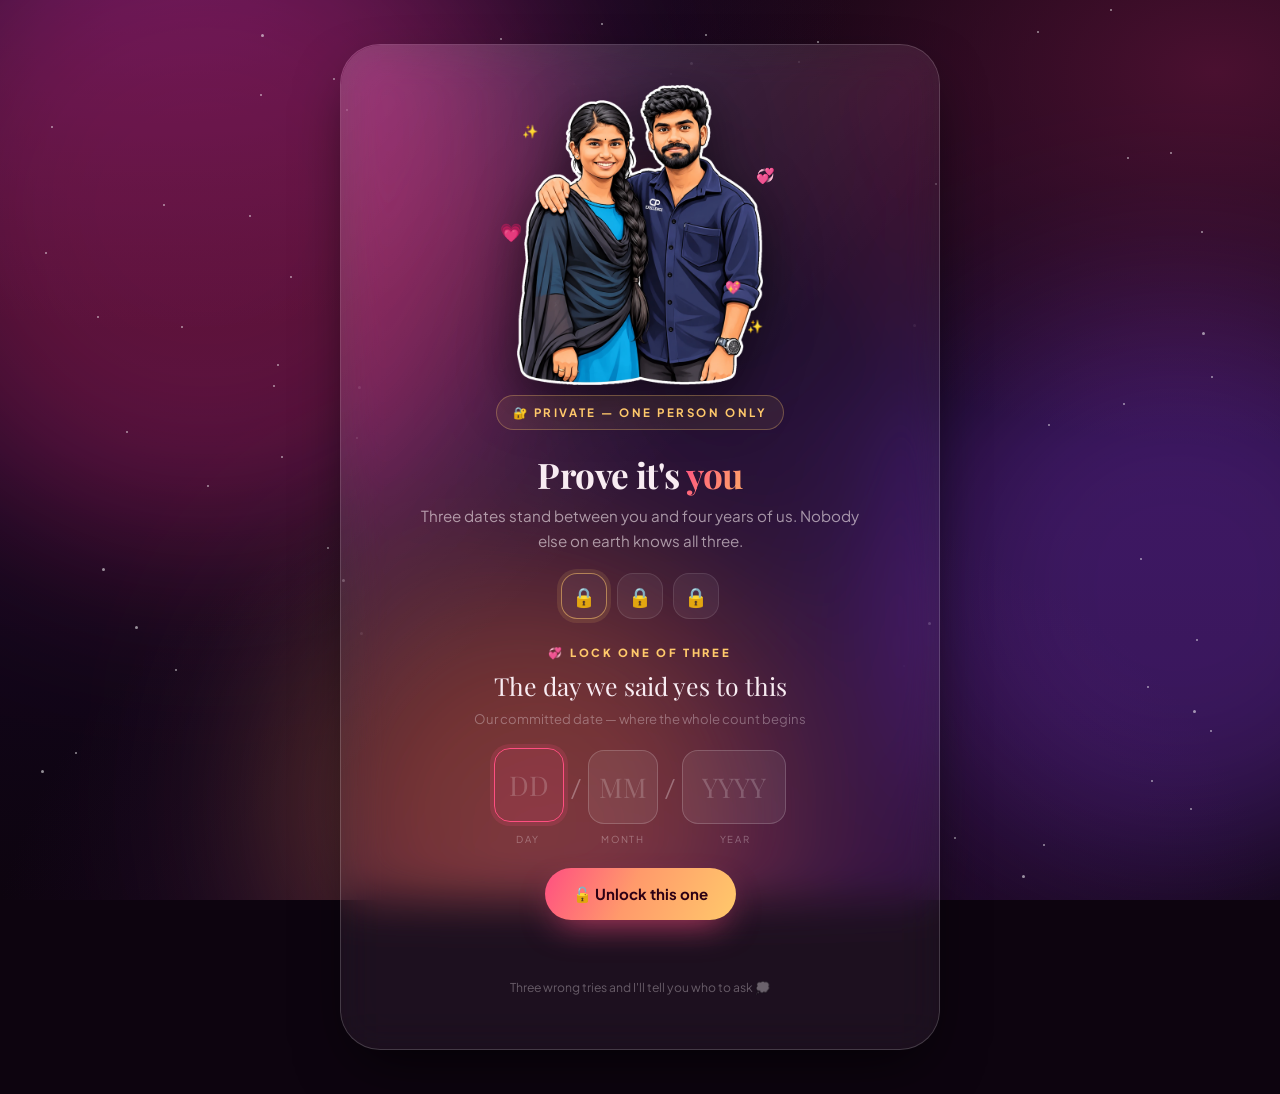
==== commit 89c9be1d: "Stop the gate handing over the answers The hints gave the dates away: the second said the month and " ====
--- a/login.html
+++ b/login.html
@@ -40,7 +40,7 @@
 
   <div id="stageHost"></div>
 
-  <p class="login-foot">Three wrong tries and I'll start helping you 💭</p>
+  <p class="login-foot">Three wrong tries and I'll tell you who to ask 💭</p>
 </div>
 
 <!-- ===================== SUCCESS ===================== -->
@@ -61,25 +61,27 @@
     ask:'The day we said yes to this',
     note:'Our committed date — where the whole count begins',
     a:'16/11/2022',
+    /* Nothing here gives the date away. The third one is shown for every
+       wrong try after that too, because check() clamps to the last hint. */
     hints:['Not that one 🙈 try again',
-           'It was November 2022 💭',
-           'Every number on this site counts from it — the 16th 💞'] },
+           'Still not it 💭 have another go',
+           'Ask the password to Thanu 💞'] },
 
   { no:'Lock two of three', emo:'🤝',
     ask:'The day we first met',
     note:'The very first time, face to face',
     a:'21/11/2022',
     hints:['Close, but not it 🙈',
-           'Also November 2022 💭',
-           'Five days after lock one 😉'] },
+           'Still not it 💭 have another go',
+           'Ask the password to Thanu 🤝'] },
 
   { no:'Lock three of three', emo:'💑',
     ask:'Our first meetup as a couple',
     note:'The first proper day out, just the two of us',
     a:'11/12/2022',
     hints:['Try once more 🙈',
-           'December 2022 💭',
-           'The whole free day — the 11th 💕'] }
+           'Still not it 💭 have another go',
+           'Ask the password to Thanu 💑'] }
 ];
 
 function initPage(){
